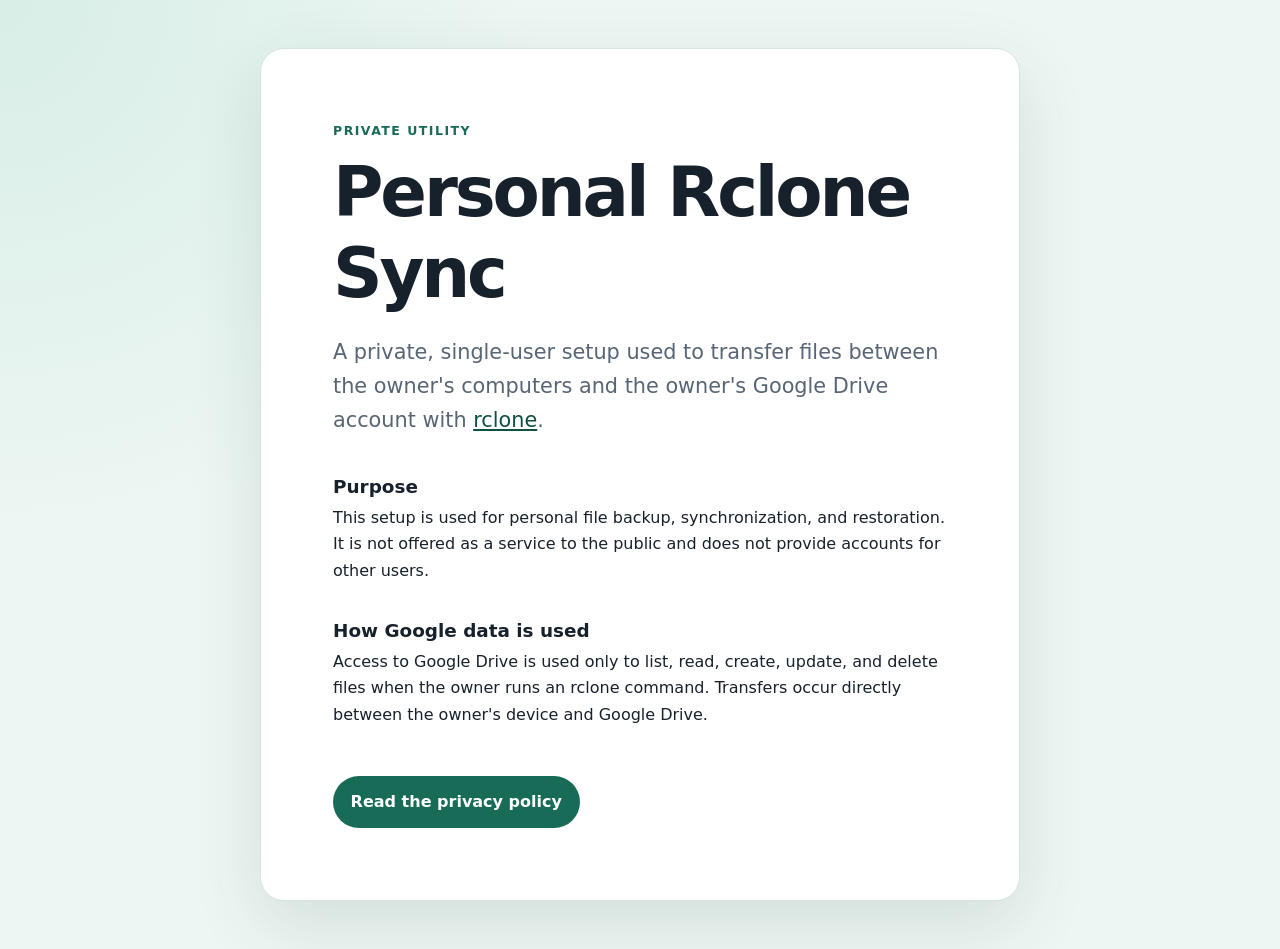
==== index.html @ 217add12 "Create personal rclone OAuth information site" ====
<!doctype html>
<html lang="en">
<head>
  <meta charset="utf-8">
  <meta name="viewport" content="width=device-width, initial-scale=1">
  <meta name="description" content="Information about Personal Rclone Sync, a private single-user Google Drive connection.">
  <title>Personal Rclone Sync</title>
  <link rel="stylesheet" href="styles.css">
</head>
<body>
  <main class="card">
    <p class="eyebrow">Private utility</p>
    <h1>Personal Rclone Sync</h1>
    <p class="lead">
      A private, single-user setup used to transfer files between the owner's
      computers and the owner's Google Drive account with
      <a href="https://rclone.org/" rel="noreferrer">rclone</a>.
    </p>

    <section aria-labelledby="purpose">
      <h2 id="purpose">Purpose</h2>
      <p>
        This setup is used for personal file backup, synchronization, and
        restoration. It is not offered as a service to the public and does not
        provide accounts for other users.
      </p>
    </section>

    <section aria-labelledby="data-use">
      <h2 id="data-use">How Google data is used</h2>
      <p>
        Access to Google Drive is used only to list, read, create, update, and
        delete files when the owner runs an rclone command. Transfers occur
        directly between the owner's device and Google Drive.
      </p>
    </section>

    <a class="button" href="privacy.html">Read the privacy policy</a>
  </main>
</body>
</html>
---- styles.css ----
:root {
  color-scheme: light;
  --ink: #17212b;
  --muted: #586574;
  --paper: #ffffff;
  --wash: #edf6f3;
  --accent: #176b57;
  --accent-dark: #0f5142;
  --line: #d8e4df;
}

* {
  box-sizing: border-box;
}

body {
  min-height: 100vh;
  margin: 0;
  padding: 48px 20px;
  display: grid;
  place-items: center;
  color: var(--ink);
  background:
    radial-gradient(circle at top left, #d8eee7 0, transparent 34rem),
    var(--wash);
  font-family: ui-sans-serif, system-ui, -apple-system, BlinkMacSystemFont, "Segoe UI", sans-serif;
  line-height: 1.65;
}

.card {
  width: min(100%, 760px);
  padding: clamp(32px, 7vw, 72px);
  border: 1px solid var(--line);
  border-radius: 24px;
  background: var(--paper);
  box-shadow: 0 24px 70px rgba(28, 66, 56, 0.12);
}

.eyebrow {
  margin: 0 0 10px;
  color: var(--accent);
  font-size: 0.78rem;
  font-weight: 750;
  letter-spacing: 0.12em;
  text-transform: uppercase;
}

h1,
h2 {
  line-height: 1.18;
}

h1 {
  margin: 0;
  font-size: clamp(2.3rem, 8vw, 4.3rem);
  letter-spacing: -0.045em;
}

h2 {
  margin: 2.25rem 0 0.45rem;
  font-size: 1.15rem;
}

p {
  margin: 0 0 1rem;
}

.lead {
  margin: 1.3rem 0 2.4rem;
  color: var(--muted);
  font-size: clamp(1.08rem, 3vw, 1.3rem);
}

a {
  color: var(--accent-dark);
}

.button {
  display: inline-block;
  margin-top: 2rem;
  padding: 0.8rem 1.1rem;
  border-radius: 999px;
  color: white;
  background: var(--accent);
  font-weight: 700;
  text-decoration: none;
}

.button:hover,
.button:focus-visible {
  background: var(--accent-dark);
}

.text-link {
  display: inline-block;
  margin-top: 2rem;
  font-weight: 700;
}

.policy h1 {
  font-size: clamp(2.2rem, 7vw, 3.6rem);
}

@media (max-width: 520px) {
  body {
    padding: 0;
    place-items: stretch;
  }

  .card {
    min-height: 100vh;
    border: 0;
    border-radius: 0;
    box-shadow: none;
  }
}
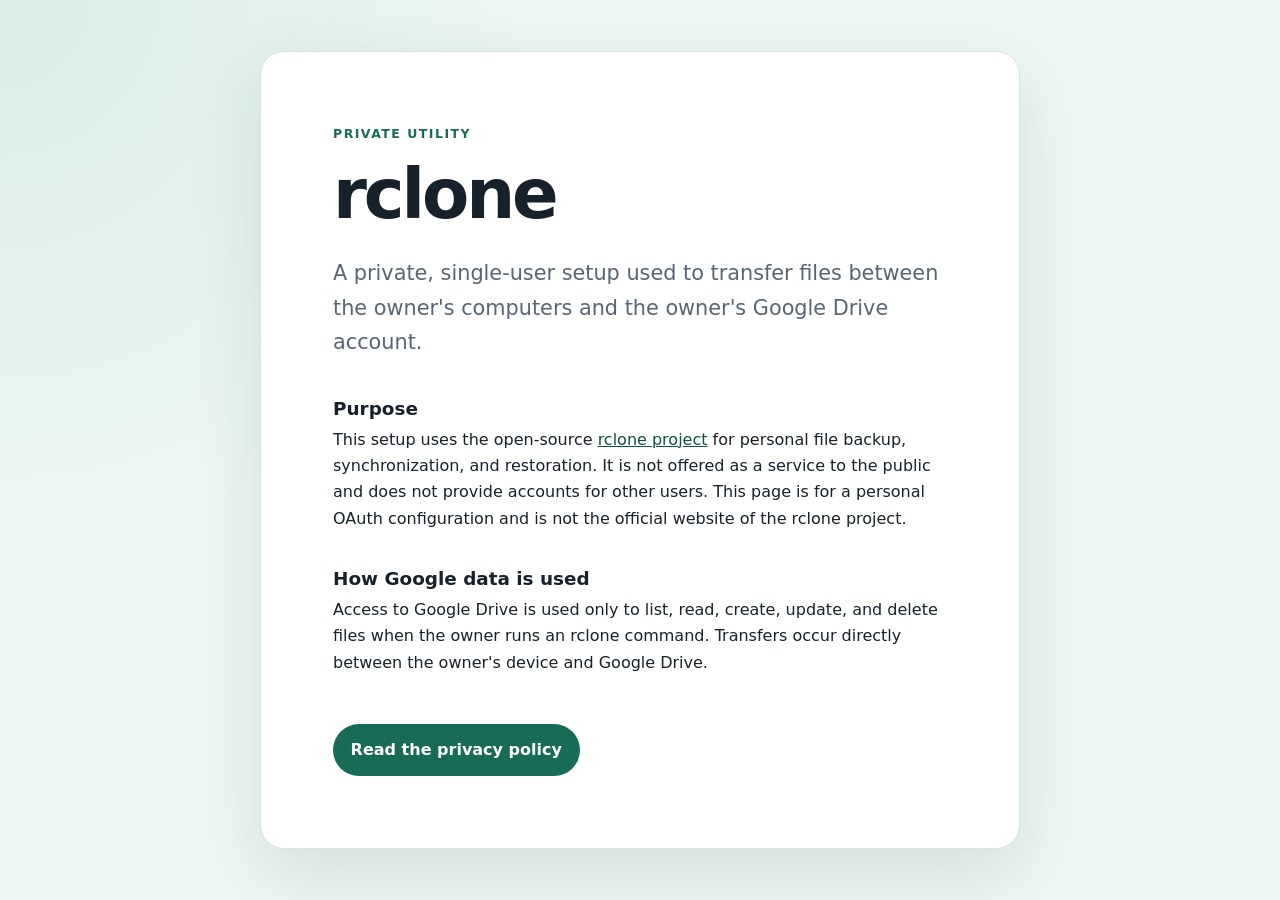
==== commit a9147eae: "Match OAuth app name on public pages" ====
--- a/index.html
+++ b/index.html
@@ -3,26 +3,28 @@
 <head>
   <meta charset="utf-8">
   <meta name="viewport" content="width=device-width, initial-scale=1">
-  <meta name="description" content="Information about Personal Rclone Sync, a private single-user Google Drive connection.">
-  <title>Personal Rclone Sync</title>
+  <meta name="description" content="Information about rclone, a private single-user Google Drive connection.">
+  <title>rclone</title>
   <link rel="stylesheet" href="styles.css">
 </head>
 <body>
   <main class="card">
     <p class="eyebrow">Private utility</p>
-    <h1>Personal Rclone Sync</h1>
+    <h1>rclone</h1>
     <p class="lead">
       A private, single-user setup used to transfer files between the owner's
-      computers and the owner's Google Drive account with
-      <a href="https://rclone.org/" rel="noreferrer">rclone</a>.
+      computers and the owner's Google Drive account.
     </p>
 
     <section aria-labelledby="purpose">
       <h2 id="purpose">Purpose</h2>
       <p>
-        This setup is used for personal file backup, synchronization, and
-        restoration. It is not offered as a service to the public and does not
-        provide accounts for other users.
+        This setup uses the open-source
+        <a href="https://rclone.org/" rel="noreferrer">rclone project</a> for
+        personal file backup, synchronization, and restoration. It is not
+        offered as a service to the public and does not provide accounts for
+        other users. This page is for a personal OAuth configuration and is not
+        the official website of the rclone project.
       </p>
     </section>
 
